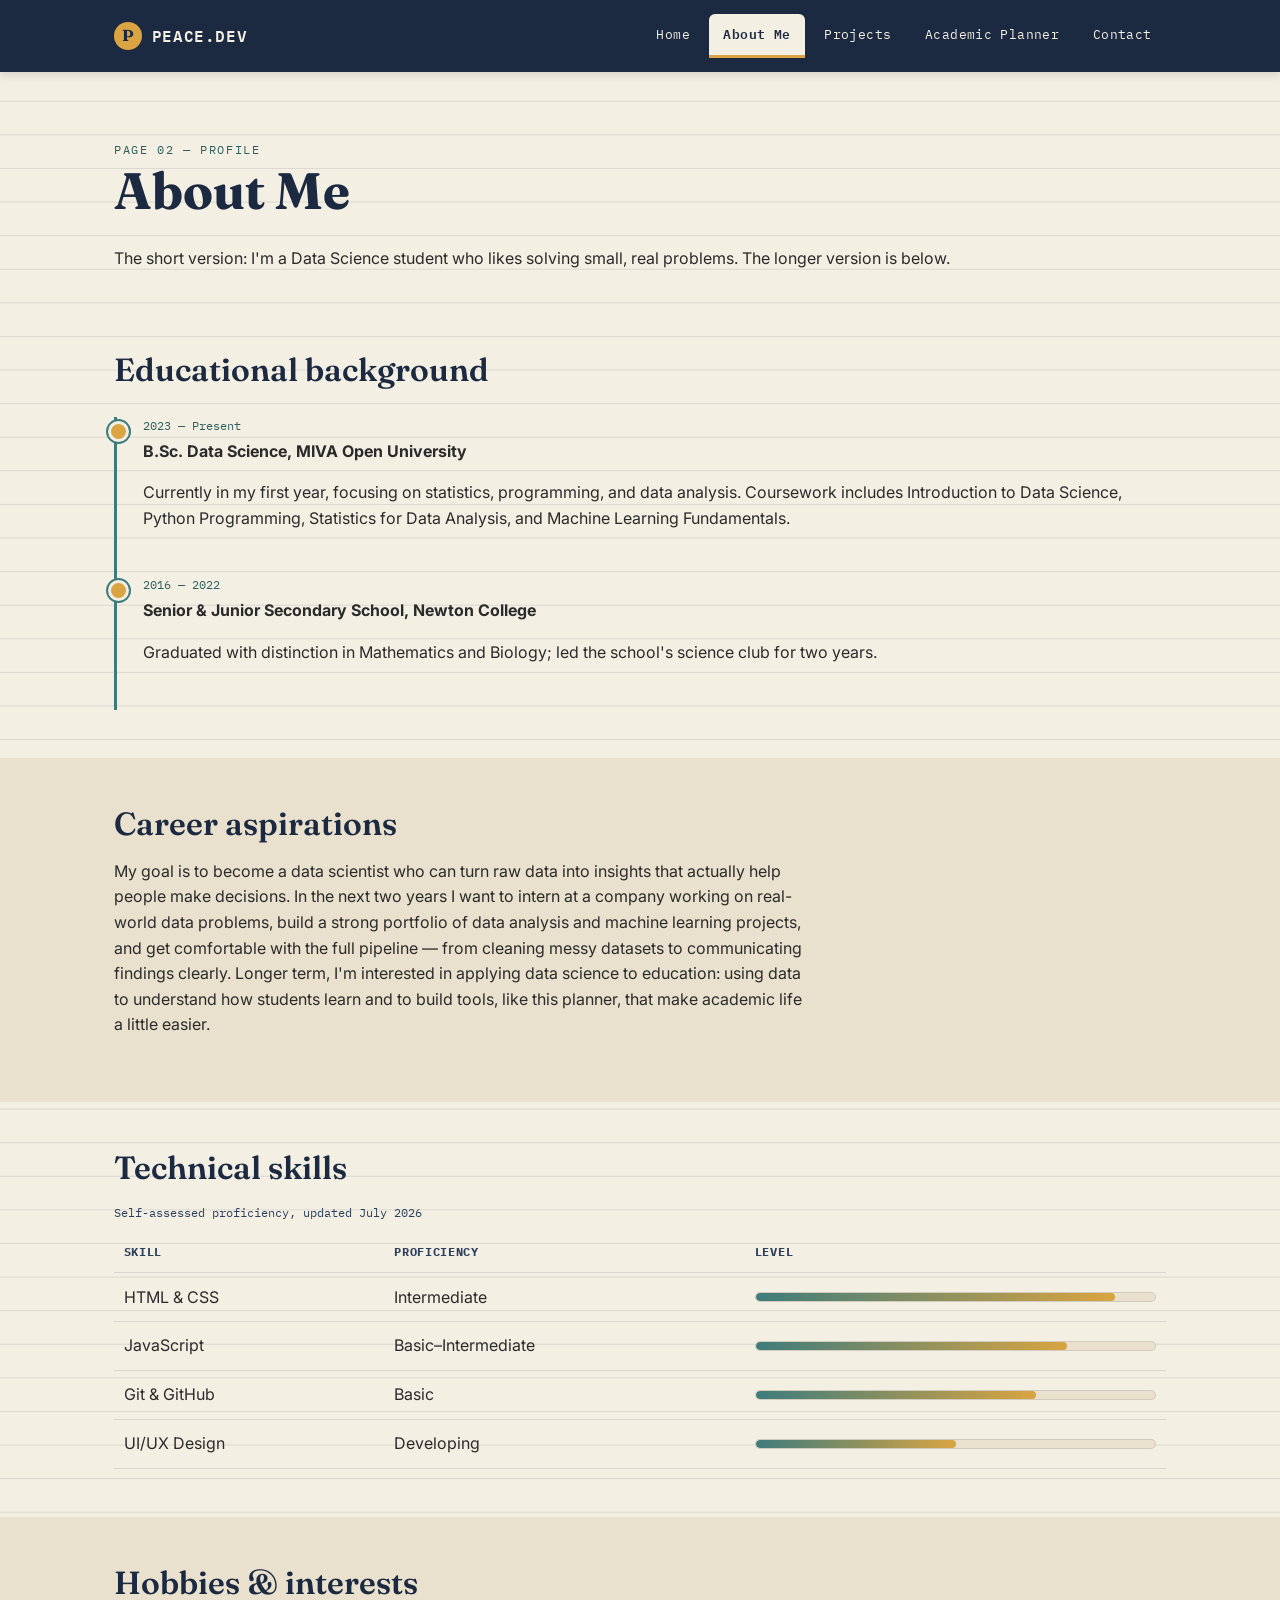
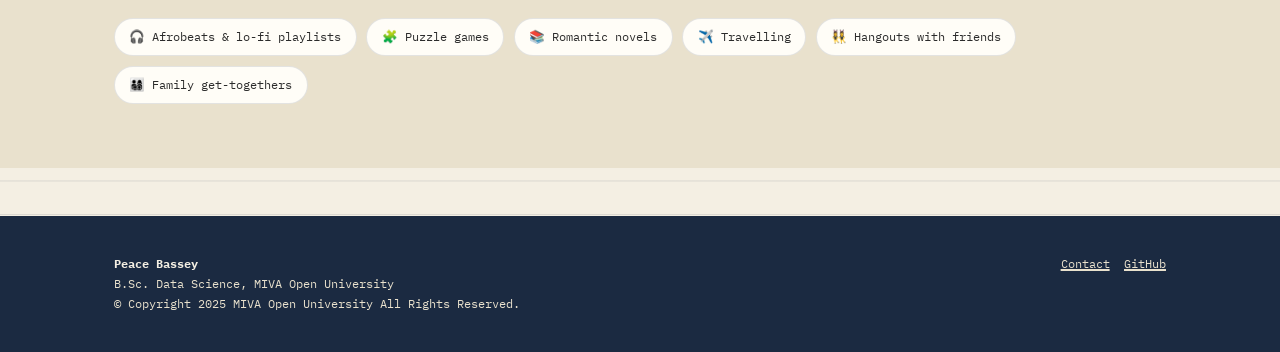
==== about.html @ f43201f5 "Add files via upload" ====
<!DOCTYPE html>
<html lang="en">
<head>
<meta charset="UTF-8">
<meta name="viewport" content="width=device-width, initial-scale=1.0">
<title>About Me — Peace Bassey</title>
<link rel="stylesheet" href="css/styles.css">
</head>
<body>
<a href="#main" class="skip-link">Skip to content</a>

<header class="site-header">
  <div class="nav-wrap">
    <a href="index.html" class="brand"><span class="brand-mark">P</span> PEACE.DEV</a>
    <button class="nav-toggle" id="navToggle" aria-expanded="false" aria-controls="mainNav">☰ Menu</button>
    <nav class="main-nav" id="mainNav" aria-label="Main navigation">
      <ul>
        <li><a href="index.html">Home</a></li>
        <li><a href="about.html" aria-current="page">About Me</a></li>
        <li><a href="projects.html">Projects</a></li>
        <li><a href="planner.html">Academic Planner</a></li>
        <li><a href="contact.html">Contact</a></li>
      </ul>
    </nav>
  </div>
</header>

<main id="main">
  <section class="hero" style="padding-bottom:1rem;">
    <div class="container">
      <span class="eyebrow">Page 02 — Profile</span>
      <h1>About Me</h1>
      <p class="lede">The short version: I'm a Data Science student who likes solving small, real problems. 
        The longer version is below.</p>
    </div>
  </section>

  <section>
    <div class="container">
      <h2>Educational background</h2>
      <ol class="timeline">
        <li>
          <span class="when">2023 — Present</span>
          <strong>B.Sc. Data Science, MIVA Open University</strong>
          <p>Currently in my first year, focusing on statistics, programming, and data analysis. Coursework includes Introduction to Data Science, Python Programming, Statistics for Data Analysis, and Machine Learning Fundamentals.</p>
        </li>
        <li>
          <span class="when">2016 — 2022</span>
          <strong>Senior &amp; Junior Secondary School, Newton College</strong>
          <p>Graduated with distinction in Mathematics and Biology; led the school's science club for two years.</p>
        </li>
      </ol>
    </div>
  </section>

  <section class="section-alt">
   <div class="container">
  <h2>Career aspirations</h2>
  <p style="max-width:70ch;">My goal is to become a data scientist who can turn raw data into insights that actually help 
    people make decisions. In the next two years I want to intern at a company working on real-world data problems,
     build a strong portfolio of data analysis and machine learning projects, and get comfortable with the 
     full pipeline — from cleaning messy datasets to communicating findings clearly. Longer term, I'm interested in 
     applying data science to education: using data to understand how students learn and to build tools, like this planner,
      that make academic life a little easier.</p>
</div>
  </section>

  <section>
    <div class="container">
      <h2>Technical skills</h2>
      <table class="skills-table">
        <caption>Self-assessed proficiency, updated July 2026</caption>
        <thead>
          <tr><th>Skill</th><th>Proficiency</th><th style="width:40%;">Level</th></tr>
        </thead>
        <tbody>
          <tr>
            <td>HTML &amp; CSS</td><td>Intermediate</td>
            <td><div class="meter"><div class="meter-fill" style="--pct:90%;"></div></div></td>
          </tr>
          <tr>
            <td>JavaScript</td><td>Basic–Intermediate</td>
            <td><div class="meter"><div class="meter-fill" style="--pct:78%;"></div></div></td>
          </tr>         
          <tr>
            <td>Git &amp; GitHub</td><td>Basic</td>
            <td><div class="meter"><div class="meter-fill" style="--pct:70%;"></div></div></td>
          </tr>
          <tr>
            <td>UI/UX Design</td><td>Developing</td>
            <td><div class="meter"><div class="meter-fill" style="--pct:50%;"></div></div></td>
          </tr>
        </tbody>
      </table>
    </div>
  </section>

  <section class="section-alt">
    <div class="container">
      <h2>Hobbies &amp; interests</h2>
      <ul class="hobby-list">
        <li>🎧 Afrobeats &amp; lo-fi playlists</li>
        <li>🧩 Puzzle games</li>
        <li>📚 Romantic novels</li>
        <li>✈️ Travelling</li>
        <li>👯‍♀️ Hangouts with friends</li>
        <li>👨‍👩‍👧‍👦 Family get-togethers</li>
      </ul>
    </div>
  </section>
</main>

<footer class="site-footer">
  <div class="container footer-grid">
    <div>
      <strong style="color:var(--parchment);">Peace Bassey</strong><br>
      B.Sc. Data Science, MIVA Open University<br>
      © Copyright 2025 MIVA Open University All Rights Reserved.
    </div>
    <div class="social-row">
      <a href="contact.html">Contact</a>
      <a href="https://github.com/PeaceBass" target="_blank" rel="noopener">GitHub</a>
    </div>
  </div>
</footer>

<script src="js/script.js"></script>
</body>
</html>
---- css/styles.css ----
/* ============================================================
   Crestwood Student Portfolio — Stylesheet
   Design concept: a student's binder — ID card, index cards,
   ruled paper, folder-tab navigation, stitched dividers.
   ============================================================ */

@import url('https://fonts.googleapis.com/css2?family=Fraunces:ital,opsz,wght@0,9..144,400;0,9..144,600;0,9..144,700;1,9..144,500&family=Inter:wght@400;500;600;700&family=IBM+Plex+Mono:wght@400;500;600&display=swap');

:root {
  --ink: #1b2a41;
  --ink-soft: #2c405e;
  --parchment: #f4efe3;
  --parchment-dark: #e9e1cd;
  --amber: #d9a441;
  --amber-dark: #b9852a;
  --teal: #3e7c7c;
  --teal-dark: #2e5e5e;
  --charcoal: #2b2b2b;
  --coral: #c1553d;
  --paper-line: rgba(27, 42, 65, 0.12);
  --shadow: 0 10px 30px rgba(27, 42, 65, 0.15);
  --shadow-soft: 0 4px 14px rgba(27, 42, 65, 0.1);
  --radius: 6px;
  --font-display: "Fraunces", Georgia, serif;
  --font-body: "Inter", -apple-system, BlinkMacSystemFont, sans-serif;
  --font-mono: "IBM Plex Mono", "Courier New", monospace;
}

* { box-sizing: border-box; }

html { scroll-behavior: smooth; }

@media (prefers-reduced-motion: reduce) {
  html { scroll-behavior: auto; }
  *, *::before, *::after {
    animation-duration: 0.01ms !important;
    animation-iteration-count: 1 !important;
    transition-duration: 0.01ms !important;
  }
}

body {
  margin: 0;
  font-family: var(--font-body);
  color: var(--charcoal);
  background:
    linear-gradient(var(--paper-line) 1px, transparent 1px);
  background-size: 100% 2.1em;
  background-color: var(--parchment);
  line-height: 1.6;
}

img { max-width: 100%; display: block; }

a { color: var(--teal-dark); text-decoration-thickness: 1.5px; }
a:hover { color: var(--amber-dark); }

h1, h2, h3, h4 {
  font-family: var(--font-display);
  color: var(--ink);
  margin: 0 0 0.5em;
  line-height: 1.15;
}

h1 { font-size: clamp(2.1rem, 4vw, 3.2rem); font-weight: 700; }
h2 { font-size: clamp(1.5rem, 3vw, 2rem); font-weight: 600; }
h3 { font-size: 1.25rem; font-weight: 600; }

.eyebrow {
  font-family: var(--font-mono);
  font-size: 0.72rem;
  letter-spacing: 0.14em;
  text-transform: uppercase;
  color: var(--teal-dark);
}

.container {
  max-width: 1100px;
  margin: 0 auto;
  padding: 0 1.5rem;
}

/* Skip link for accessibility */
.skip-link {
  position: absolute;
  left: -999px;
  top: 0;
  background: var(--amber);
  color: var(--ink);
  padding: 0.6rem 1rem;
  z-index: 999;
  font-family: var(--font-mono);
}
.skip-link:focus { left: 0.5rem; top: 0.5rem; }

:focus-visible {
  outline: 3px solid var(--amber);
  outline-offset: 2px;
}

/* ---------------- Header / Folder-tab Navigation ---------------- */

.site-header {
  background: var(--ink);
  position: sticky;
  top: 0;
  z-index: 50;
  box-shadow: 0 2px 10px rgba(0,0,0,0.15);
}

.nav-wrap {
  display: flex;
  align-items: center;
  justify-content: space-between;
  padding: 0.9rem 1.5rem;
  max-width: 1100px;
  margin: 0 auto;
}

.brand {
  display: flex;
  align-items: center;
  gap: 0.6rem;
  color: var(--parchment);
  text-decoration: none;
  font-family: var(--font-mono);
  font-weight: 600;
  letter-spacing: 0.04em;
}

.brand-mark {
  width: 28px; height: 28px;
  border-radius: 50%;
  background: var(--amber);
  display: inline-flex;
  align-items: center;
  justify-content: center;
  color: var(--ink);
  font-family: var(--font-display);
  font-weight: 700;
}

.nav-toggle {
  display: none;
  background: none;
  border: 1px solid var(--parchment-dark);
  border-radius: var(--radius);
  color: var(--parchment);
  font-size: 1.2rem;
  padding: 0.35rem 0.7rem;
  cursor: pointer;
}

.main-nav ul {
  list-style: none;
  display: flex;
  gap: 0.3rem;
  margin: 0;
  padding: 0;
}

.main-nav a {
  display: inline-block;
  color: var(--parchment);
  text-decoration: none;
  font-family: var(--font-mono);
  font-size: 0.82rem;
  letter-spacing: 0.03em;
  padding: 0.6rem 0.9rem;
  border-radius: var(--radius) var(--radius) 0 0;
  border-bottom: 3px solid transparent;
  transition: background 0.2s ease, border-color 0.2s ease, transform 0.15s ease;
}

.main-nav a:hover,
.main-nav a:focus-visible {
  background: rgba(244, 239, 227, 0.08);
  border-bottom-color: var(--amber);
  transform: translateY(-1px);
}

.main-nav a[aria-current="page"] {
  background: var(--parchment);
  color: var(--ink);
  border-bottom-color: var(--amber);
  font-weight: 600;
}

@media (max-width: 760px) {
  .nav-toggle { display: inline-flex; }
  .main-nav {
    width: 100%;
    max-height: 0;
    overflow: hidden;
    transition: max-height 0.3s ease;
  }
  .main-nav.open { max-height: 320px; }
  .main-nav ul {
    flex-direction: column;
    padding: 0.5rem 1.5rem 1rem;
    gap: 0.2rem;
  }
  .nav-wrap { flex-wrap: wrap; }
}

/* ---------------- Buttons ---------------- */

.btn {
  display: inline-flex;
  align-items: center;
  gap: 0.5rem;
  font-family: var(--font-mono);
  font-size: 0.85rem;
  letter-spacing: 0.02em;
  padding: 0.7rem 1.3rem;
  border-radius: var(--radius);
  border: 1.5px solid var(--ink);
  cursor: pointer;
  text-decoration: none;
  transition: transform 0.15s ease, box-shadow 0.15s ease, background 0.15s ease, color .15s ease;
}

.btn-primary {
  background: var(--amber);
  color: var(--ink);
  border-color: var(--amber-dark);
}
.btn-primary:hover { transform: translateY(-2px); box-shadow: var(--shadow-soft); background: var(--amber-dark); color: var(--parchment); }

.btn-outline {
  background: transparent;
  color: var(--ink);
}
.btn-outline:hover { transform: translateY(-2px); background: var(--ink); color: var(--parchment); }

/* ---------------- Hero / Student ID Card ---------------- */

.hero {
  padding: 4rem 0 3rem;
}

.hero-grid {
  display: grid;
  grid-template-columns: 1.1fr 0.9fr;
  gap: 3rem;
  align-items: center;
}

@media (max-width: 800px) {
  .hero-grid { grid-template-columns: 1fr; }
}

.hero-copy .eyebrow { margin-bottom: 0.8rem; display:block; }

.hero-copy p.lede {
  font-size: 1.08rem;
  max-width: 46ch;
  color: var(--ink-soft);
}

.hero-actions {
  display: flex;
  gap: 0.8rem;
  flex-wrap: wrap;
  margin-top: 1.6rem;
}

/* Signature element: laminated student ID card */
.id-card {
  background: linear-gradient(160deg, #fdfaf2 0%, #f4efe3 60%, #ecdfc0 100%);
  border-radius: 16px;
  padding: 1.4rem;
  box-shadow: var(--shadow);
  border: 1px solid rgba(27,42,65,0.15);
  position: relative;
  transform: rotate(-2.5deg);
  transition: transform 0.35s ease, box-shadow 0.35s ease;
  max-width: 340px;
  margin: 0 auto;
}
.id-card:hover { transform: rotate(0deg) translateY(-4px); box-shadow: 0 18px 40px rgba(27,42,65,0.22); }

.id-card::before {
  content: "";
  position: absolute;
  top: -10px; left: 50%;
  transform: translateX(-50%);
  width: 60px; height: 20px;
  background: var(--ink);
  border-radius: 0 0 8px 8px;
  opacity: 0.85;
}

.id-card-top {
  display: flex;
  justify-content: space-between;
  align-items: center;
  font-family: var(--font-mono);
  font-size: 0.65rem;
  letter-spacing: 0.08em;
  color: var(--ink-soft);
  border-bottom: 1px dashed rgba(27,42,65,0.3);
  padding-bottom: 0.6rem;
  margin-bottom: 0.9rem;
}

.id-photo {
  width: 100%;
  aspect-ratio: 4 / 4.6;
  border-radius: 10px;
  background: linear-gradient(135deg, var(--teal), var(--ink));
  display: flex;
  align-items: center;
  justify-content: center;
  color: var(--parchment);
  font-family: var(--font-display);
  font-size: 3.2rem;
  font-weight: 700;
  border: 3px solid #fff;
  box-shadow: 0 2px 8px rgba(0,0,0,0.15);
}

.id-details { margin-top: 1rem; }
.id-details h2 { margin-bottom: 0.1rem; font-size: 1.4rem; }
.id-role { font-family: var(--font-mono); font-size: 0.78rem; color: var(--teal-dark); }

.id-meta {
  margin-top: 0.9rem;
  font-family: var(--font-mono);
  font-size: 0.68rem;
  color: var(--ink-soft);
  display: grid;
  grid-template-columns: 1fr 1fr;
  gap: 0.4rem 0.6rem;
}
.id-meta span { display: block; color: var(--ink); font-weight: 600; }

.id-barcode {
  margin-top: 1rem;
  height: 30px;
  background: repeating-linear-gradient(90deg, var(--ink) 0 2px, transparent 2px 5px, var(--ink) 5px 6px, transparent 6px 10px);
  opacity: 0.8;
  border-radius: 2px;
}

/* ---------------- Sections ---------------- */

section { padding: 3rem 0; }
.section-alt { background: var(--parchment-dark); }

.divider {
  border: none;
  border-top: 2px dashed rgba(27,42,65,0.2);
  margin: 0;
}

/* ---------------- Index Cards (bio / projects) ---------------- */

.card-grid {
  display: grid;
  grid-template-columns: repeat(auto-fit, minmax(260px, 1fr));
  gap: 1.6rem;
  margin-top: 1.8rem;
}

.index-card {
  background: #fffdf7;
  border: 1px solid var(--paper-line);
  border-radius: var(--radius);
  padding: 1.4rem 1.4rem 1.6rem;
  box-shadow: var(--shadow-soft);
  position: relative;
  transition: transform 0.2s ease, box-shadow 0.2s ease;
}
.index-card:hover { transform: translateY(-5px); box-shadow: var(--shadow); }

.index-card::before {
  content: "";
  position: absolute;
  top: 10px; right: 14px;
  width: 10px; height: 10px;
  border-radius: 50%;
  background: var(--coral);
  box-shadow: 0 1px 2px rgba(0,0,0,0.3);
}

.index-card .tag {
  display: inline-block;
  font-family: var(--font-mono);
  font-size: 0.68rem;
  color: var(--teal-dark);
  background: rgba(62,124,124,0.1);
  padding: 0.2rem 0.5rem;
  border-radius: 3px;
  margin: 0 0.35rem 0.35rem 0;
}

/* Project thumbnail (placeholder illustration, no external image files needed) */
.thumb {
  width: 100%;
  height: 150px;
  border-radius: 4px;
  margin-bottom: 1rem;
  display: flex;
  align-items: center;
  justify-content: center;
  font-family: var(--font-mono);
  font-size: 0.72rem;
  letter-spacing: 0.06em;
  color: rgba(255,255,255,0.85);
  text-transform: uppercase;
}
.thumb-1 { background: linear-gradient(135deg, #3e7c7c, #1b2a41); }
.thumb-2 { background: linear-gradient(135deg, #d9a441, #c1553d); }
.thumb-3 { background: linear-gradient(135deg, #1b2a41, #6b4b8a); }

/* ---------------- Timeline (About page) ---------------- */

.timeline {
  list-style: none;
  padding: 0;
  margin: 1.8rem 0 0;
  border-left: 3px solid var(--teal);
}

.timeline li {
  position: relative;
  padding: 0 0 1.8rem 1.6rem;
}

.timeline li::before {
  content: "";
  position: absolute;
  left: -9px; top: 4px;
  width: 15px; height: 15px;
  border-radius: 50%;
  background: var(--amber);
  border: 3px solid var(--parchment);
  box-shadow: 0 0 0 2px var(--teal);
}

.timeline .when {
  font-family: var(--font-mono);
  font-size: 0.72rem;
  color: var(--teal-dark);
  display: block;
  margin-bottom: 0.2rem;
}

/* ---------------- Skills ---------------- */

.skills-table { width: 100%; border-collapse: collapse; margin-top: 1rem; }
.skills-table caption { text-align: left; font-family: var(--font-mono); font-size: 0.75rem; color: var(--ink-soft); margin-bottom: 0.6rem; }
.skills-table th, .skills-table td {
  text-align: left;
  padding: 0.7rem 0.6rem;
  border-bottom: 1px solid var(--paper-line);
}
.skills-table th { font-family: var(--font-mono); font-size: 0.72rem; text-transform: uppercase; letter-spacing: 0.06em; color: var(--ink-soft); }

.meter {
  background: var(--parchment-dark);
  border-radius: 20px;
  height: 10px;
  width: 100%;
  overflow: hidden;
  border: 1px solid var(--paper-line);
}
.meter-fill {
  height: 100%;
  background: linear-gradient(90deg, var(--teal), var(--amber));
  border-radius: 20px;
  animation: fillbar 1.2s ease forwards;
  width: 0;
}
@keyframes fillbar { to { width: var(--pct); } }

.hobby-list {
  display: flex;
  flex-wrap: wrap;
  gap: 0.6rem;
  padding: 0;
  list-style: none;
  margin-top: 1rem;
}
.hobby-list li {
  font-family: var(--font-mono);
  font-size: 0.78rem;
  background: #fffdf7;
  border: 1px solid var(--paper-line);
  padding: 0.5rem 0.9rem;
  border-radius: 20px;
}

/* ---------------- Planner ---------------- */

.planner-box {
  background: #fffdf7;
  border: 1px solid var(--paper-line);
  border-radius: var(--radius);
  box-shadow: var(--shadow-soft);
  padding: 1.8rem;
  margin-top: 1.5rem;
}

.planner-form {
  display: grid;
  grid-template-columns: 2fr 1fr 1fr auto;
  gap: 0.7rem;
}

@media (max-width: 700px) {
  .planner-form { grid-template-columns: 1fr 1fr; }
}

.field label {
  display: block;
  font-family: var(--font-mono);
  font-size: 0.68rem;
  letter-spacing: 0.05em;
  text-transform: uppercase;
  color: var(--ink-soft);
  margin-bottom: 0.3rem;
}

input, select, textarea {
  font-family: var(--font-body);
  font-size: 0.95rem;
  padding: 0.6rem 0.7rem;
  border-radius: var(--radius);
  border: 1.5px solid var(--paper-line);
  background: var(--parchment);
  width: 100%;
}
input:focus, select:focus, textarea:focus {
  border-color: var(--teal);
  outline: none;
  background: #fff;
}

.planner-stats {
  display: flex;
  gap: 1.4rem;
  margin: 1.4rem 0 0.6rem;
  font-family: var(--font-mono);
  font-size: 0.78rem;
  color: var(--ink-soft);
  flex-wrap: wrap;
}
.planner-stats strong { color: var(--ink); font-size: 1rem; }

.filter-row {
  display: flex;
  gap: 0.5rem;
  margin: 1rem 0;
  flex-wrap: wrap;
}
.filter-btn {
  font-family: var(--font-mono);
  font-size: 0.72rem;
  padding: 0.4rem 0.8rem;
  border-radius: 20px;
  border: 1.5px solid var(--ink);
  background: transparent;
  cursor: pointer;
  transition: all 0.15s ease;
}
.filter-btn.active, .filter-btn:hover { background: var(--ink); color: var(--parchment); }

#task-list {
  list-style: none;
  padding: 0;
  margin: 1rem 0 0;
  display: flex;
  flex-direction: column;
  gap: 0.6rem;
}

.task-item {
  display: flex;
  align-items: center;
  gap: 0.8rem;
  background: var(--parchment);
  border: 1px solid var(--paper-line);
  border-left: 5px solid var(--teal);
  border-radius: 4px;
  padding: 0.7rem 0.9rem;
  animation: slideIn 0.25s ease;
}
.task-item.priority-high { border-left-color: var(--coral); }
.task-item.priority-medium { border-left-color: var(--amber); }
.task-item.completed { border-left-color: #9aa5a5; opacity: 0.65; }
.task-item.completed .task-title { text-decoration: line-through; }

@keyframes slideIn {
  from { opacity: 0; transform: translateX(-10px); }
  to { opacity: 1; transform: translateX(0); }
}

.task-title { flex: 1; font-weight: 500; }
.task-due { font-family: var(--font-mono); font-size: 0.72rem; color: var(--ink-soft); white-space: nowrap; }

.icon-btn {
  border: none;
  background: transparent;
  cursor: pointer;
  font-size: 1.05rem;
  padding: 0.2rem 0.4rem;
  border-radius: 4px;
  transition: background 0.15s ease, transform .15s ease;
}
.icon-btn:hover { background: rgba(27,42,65,0.08); transform: scale(1.1); }

.empty-state {
  text-align: center;
  padding: 2rem 1rem;
  color: var(--ink-soft);
  font-family: var(--font-mono);
  font-size: 0.85rem;
}

/* ---------------- Contact form ---------------- */

.contact-grid {
  display: grid;
  grid-template-columns: 1fr 1fr;
  gap: 2.5rem;
  margin-top: 1.5rem;
}
@media (max-width: 760px) { .contact-grid { grid-template-columns: 1fr; } }

.form-box {
  background: #fffdf7;
  border: 1px solid var(--paper-line);
  border-radius: var(--radius);
  box-shadow: var(--shadow-soft);
  padding: 1.8rem;
}

.field { margin-bottom: 1.1rem; }
.error-msg {
  color: var(--coral);
  font-family: var(--font-mono);
  font-size: 0.72rem;
  margin-top: 0.3rem;
  display: none;
}
.field.invalid input, .field.invalid textarea { border-color: var(--coral); }
.field.invalid .error-msg { display: block; }

.form-status {
  margin-top: 1rem;
  padding: 0.8rem 1rem;
  border-radius: var(--radius);
  font-family: var(--font-mono);
  font-size: 0.82rem;
  display: none;
}
.form-status.show { display: block; }
.form-status.success { background: rgba(62,124,124,0.12); color: var(--teal-dark); border: 1px solid var(--teal); }
.form-status.fail { background: rgba(193,85,61,0.1); color: var(--coral); border: 1px solid var(--coral); }

.info-list { list-style: none; padding: 0; margin-top: 1.5rem; }
.info-list li { padding: 0.6rem 0; border-bottom: 1px dashed var(--paper-line); font-family: var(--font-mono); font-size: 0.88rem; }
.info-list .label { color: var(--teal-dark); display:block; font-size: 0.68rem; text-transform: uppercase; letter-spacing: .05em; }

/* ---------------- Footer ---------------- */

.site-footer {
  background: var(--ink);
  color: var(--parchment-dark);
  padding: 2.4rem 0;
  margin-top: 3rem;
}
.footer-grid {
  display: flex;
  justify-content: space-between;
  flex-wrap: wrap;
  gap: 1.5rem;
  font-family: var(--font-mono);
  font-size: 0.78rem;
}
.footer-grid a { color: var(--parchment-dark); }
.social-row { display: flex; gap: 0.9rem; }

/* ---------------- Utility ---------------- */

.mt-lg { margin-top: 2.5rem; }
.text-center { text-align: center; }
.small { font-size: 0.85rem; color: var(--ink-soft); }

video, audio { width: 100%; border-radius: var(--radius); box-shadow: var(--shadow-soft); }
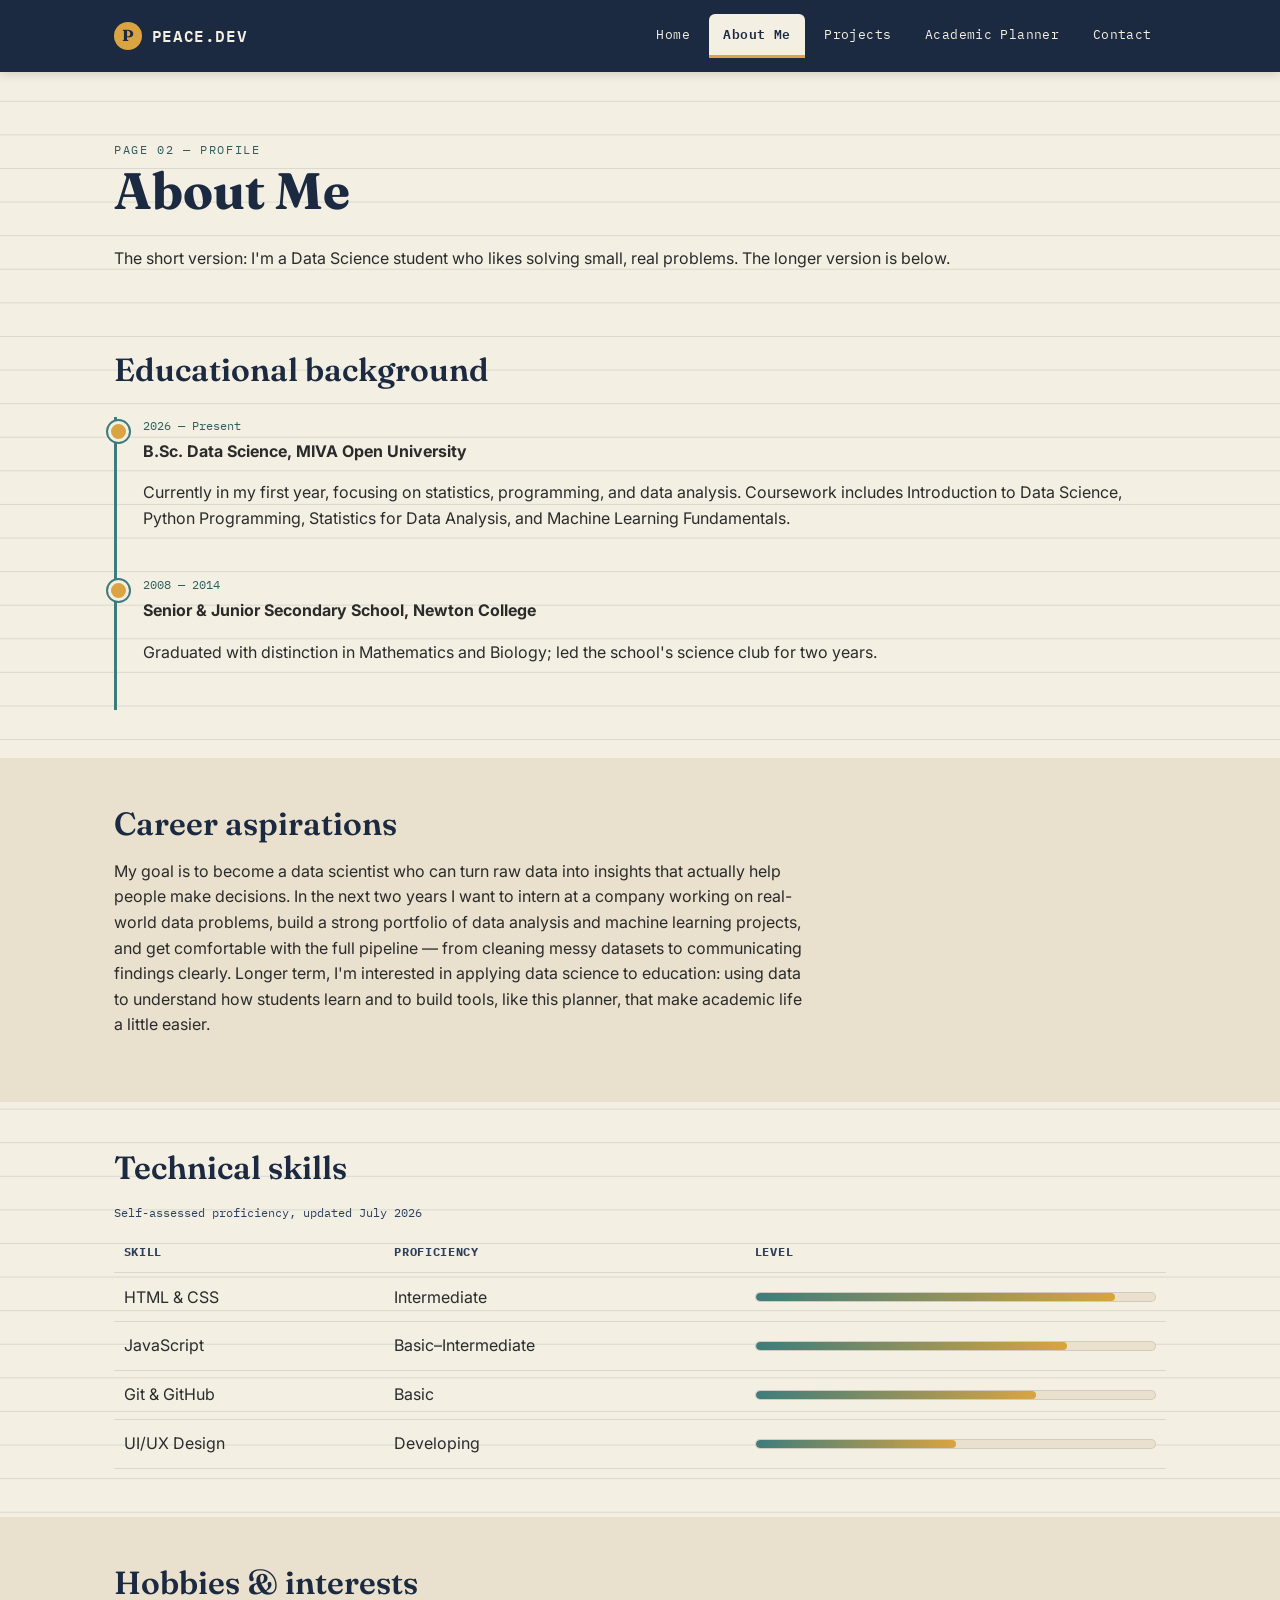
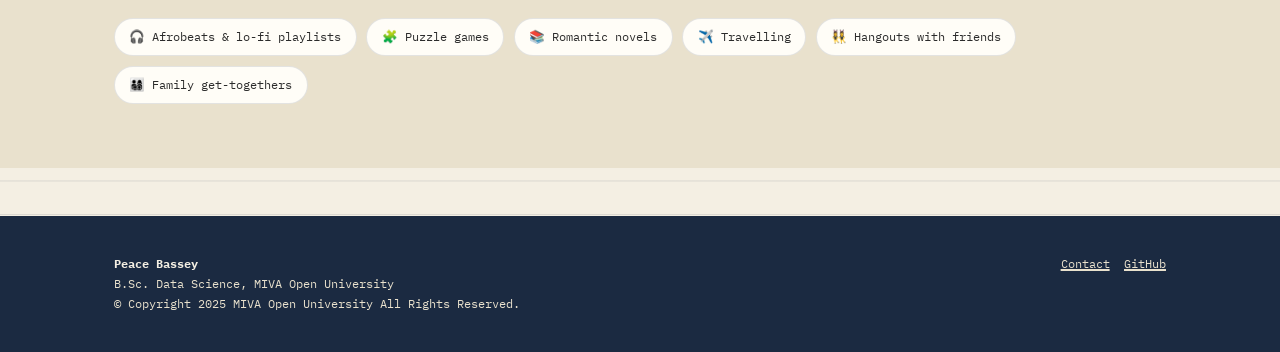
==== commit 1948ec5e: "Update educational background dates in about.html" ====
--- a/about.html
+++ b/about.html
@@ -40,12 +40,12 @@
       <h2>Educational background</h2>
       <ol class="timeline">
         <li>
-          <span class="when">2023 — Present</span>
+          <span class="when">2026 — Present</span>
           <strong>B.Sc. Data Science, MIVA Open University</strong>
           <p>Currently in my first year, focusing on statistics, programming, and data analysis. Coursework includes Introduction to Data Science, Python Programming, Statistics for Data Analysis, and Machine Learning Fundamentals.</p>
         </li>
         <li>
-          <span class="when">2016 — 2022</span>
+          <span class="when">2008 — 2014</span>
           <strong>Senior &amp; Junior Secondary School, Newton College</strong>
           <p>Graduated with distinction in Mathematics and Biology; led the school's science club for two years.</p>
         </li>
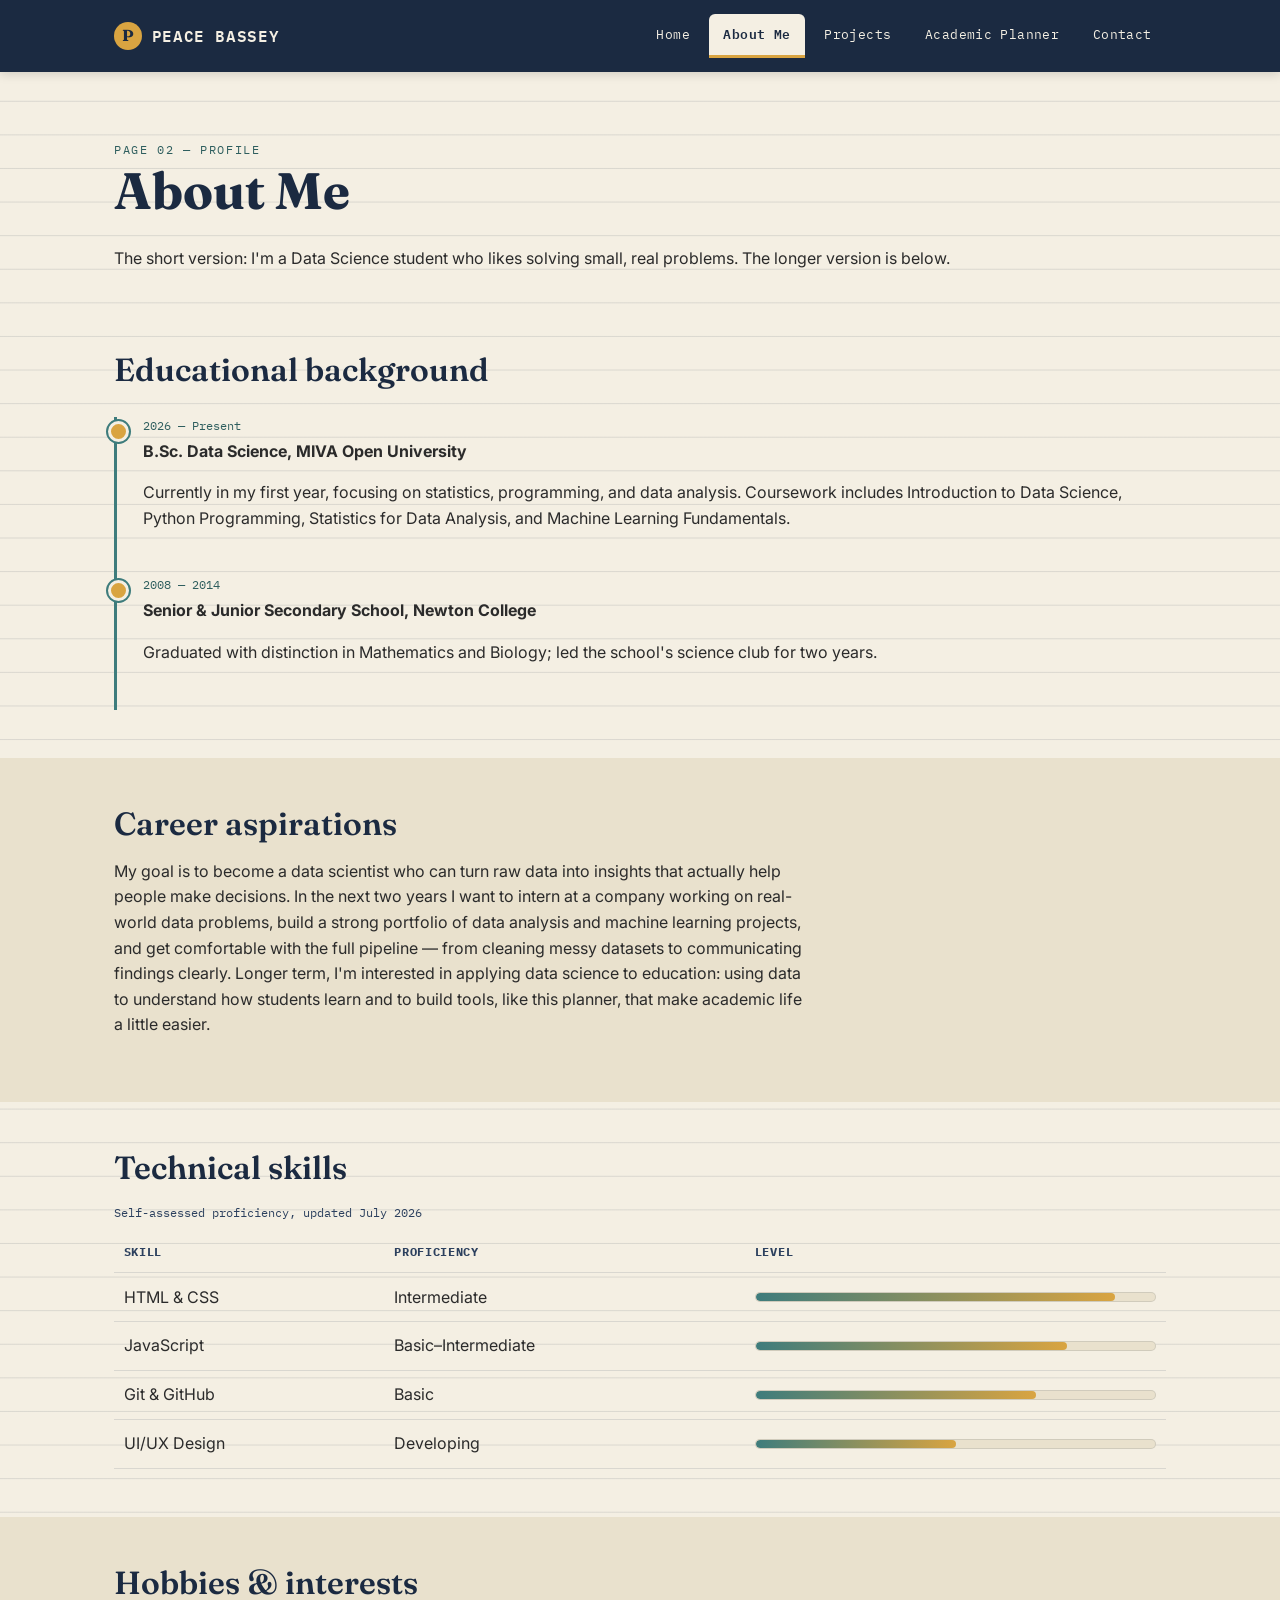
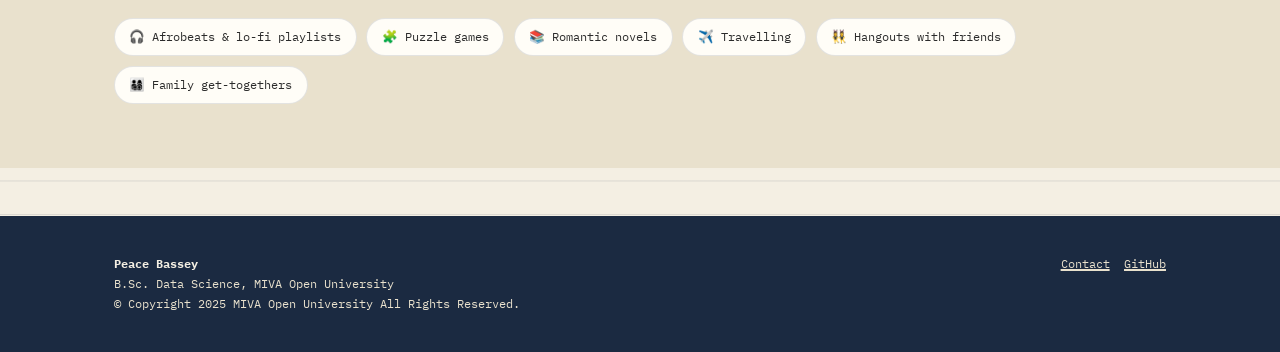
==== commit 53589b29: "Update brand name in about.html" ====
--- a/about.html
+++ b/about.html
@@ -11,7 +11,7 @@
 
 <header class="site-header">
   <div class="nav-wrap">
-    <a href="index.html" class="brand"><span class="brand-mark">P</span> PEACE.DEV</a>
+    <a href="index.html" class="brand"><span class="brand-mark">P</span> PEACE BASSEY</a>
     <button class="nav-toggle" id="navToggle" aria-expanded="false" aria-controls="mainNav">☰ Menu</button>
     <nav class="main-nav" id="mainNav" aria-label="Main navigation">
       <ul>
